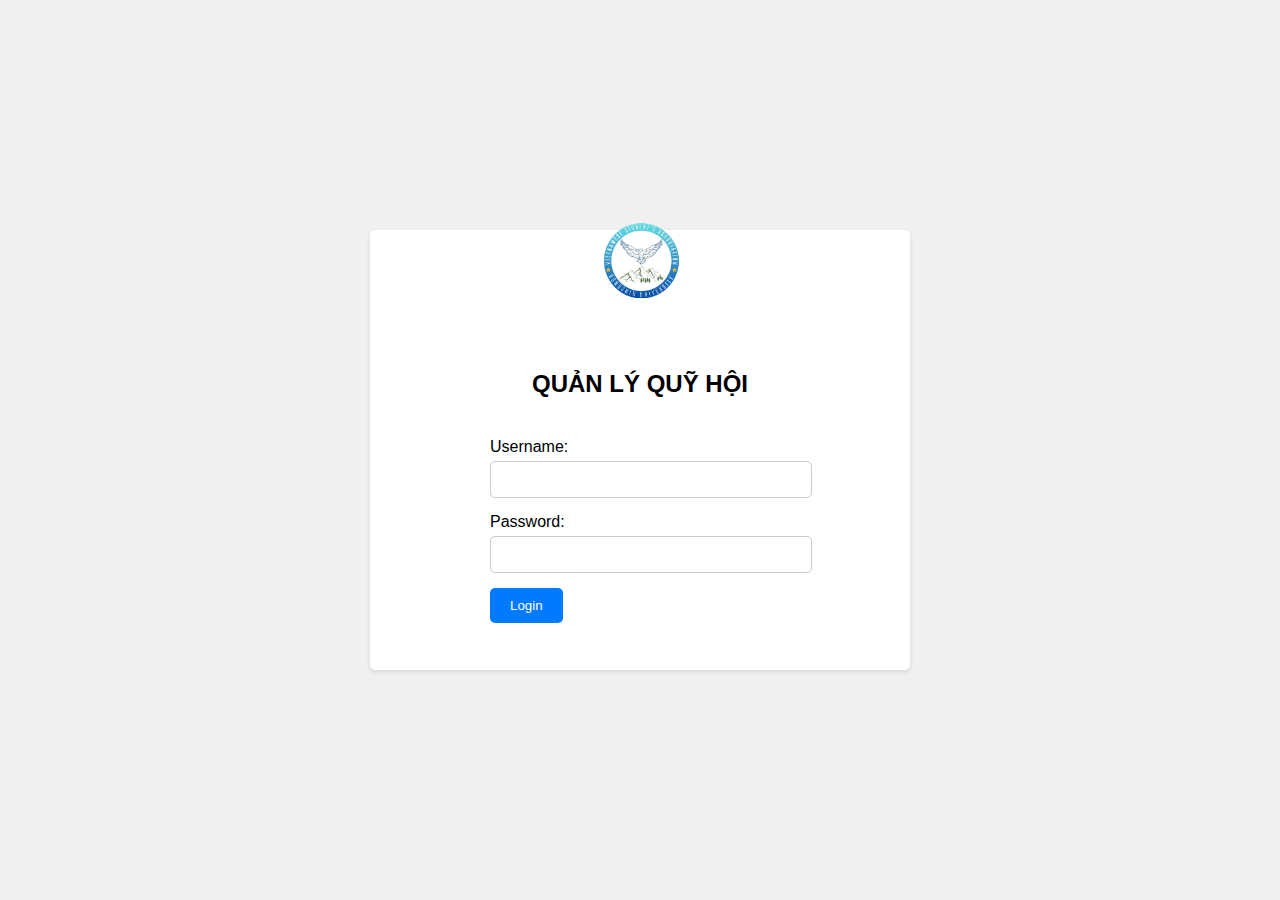
==== index.html @ f9d1c639 "đổi tên lần đầu" ====
<!DOCTYPE html>
<html lang="en">
<head>
  <meta charset="UTF-8">
  <meta name="viewport" content="width=device-width, initial-scale=1.0">
  <title>Login</title>
  <link rel="stylesheet" href="styles.css">
</head>
<body>
  <div class="login-container">
    <div class="logo-title-container">
      <img src="IMG_1196-removebg-preview.png" alt="Logo" class="logo">
      <h2>QUẢN LÝ QUỸ HỘI</h2>
    </div>
    <form action="login.php" method="post">
      <div class="form-group">
        <label for="username">Username:</label>
        <input type="text" id="username" name="username" required>
      </div>
      <div class="form-group">
        <label for="password">Password:</label>
        <input type="password" id="password" name="password" required>
      </div>
      <button type="submit">Login</button>
    </form>
  </div>
</body>
</html>
---- styles.css ----
body {
    font-family: Arial, sans-serif;
    background-color: #f0f0f0;
    margin: 0;
    padding: 0;
    display: flex;
    justify-content: center;
    align-items: center;
    height: 100vh;
  }
  
  .login-container {
    background-color: #fff;
    padding: 120px;
    border-radius: 5px;
    box-shadow: 0 2px 5px rgba(0, 0, 0, 0.1);
    width: 300px; /* Đặt chiều rộng thành 300px */
    height: 200px; /* Đặt chiều dài thành 400px */
  }
  .logo-title-container {
    display: flex;
    align-items: center;
    justify-content: center;
    margin-bottom: 20px;
   
}
.logo {
  width: 80px; /* Độ rộng của logo */
  position: absolute;
  top: 220px; /* Điều chỉnh vị trí theo y */
  left: 50%; /* Đưa logo vào giữa */
  transform: translateX(-50%);
}
  .form-group {
    margin-bottom: 15px;
  }
  
  label {
    display: block;
    margin-bottom:5px;
  }
  
  input[type="text"],
  input[type="password"] {
    width: 100%;
    padding: 10px;
    border-radius: 5px;
    border: 1px solid #ccc;
  }
  
  button {
    background-color: #007bff;
    color: #fff;
    padding: 10px 20px;
    border: none;
    border-radius: 5px;
    cursor: pointer;
  }
  
  button:hover {
    background-color: #0056b3;
  }
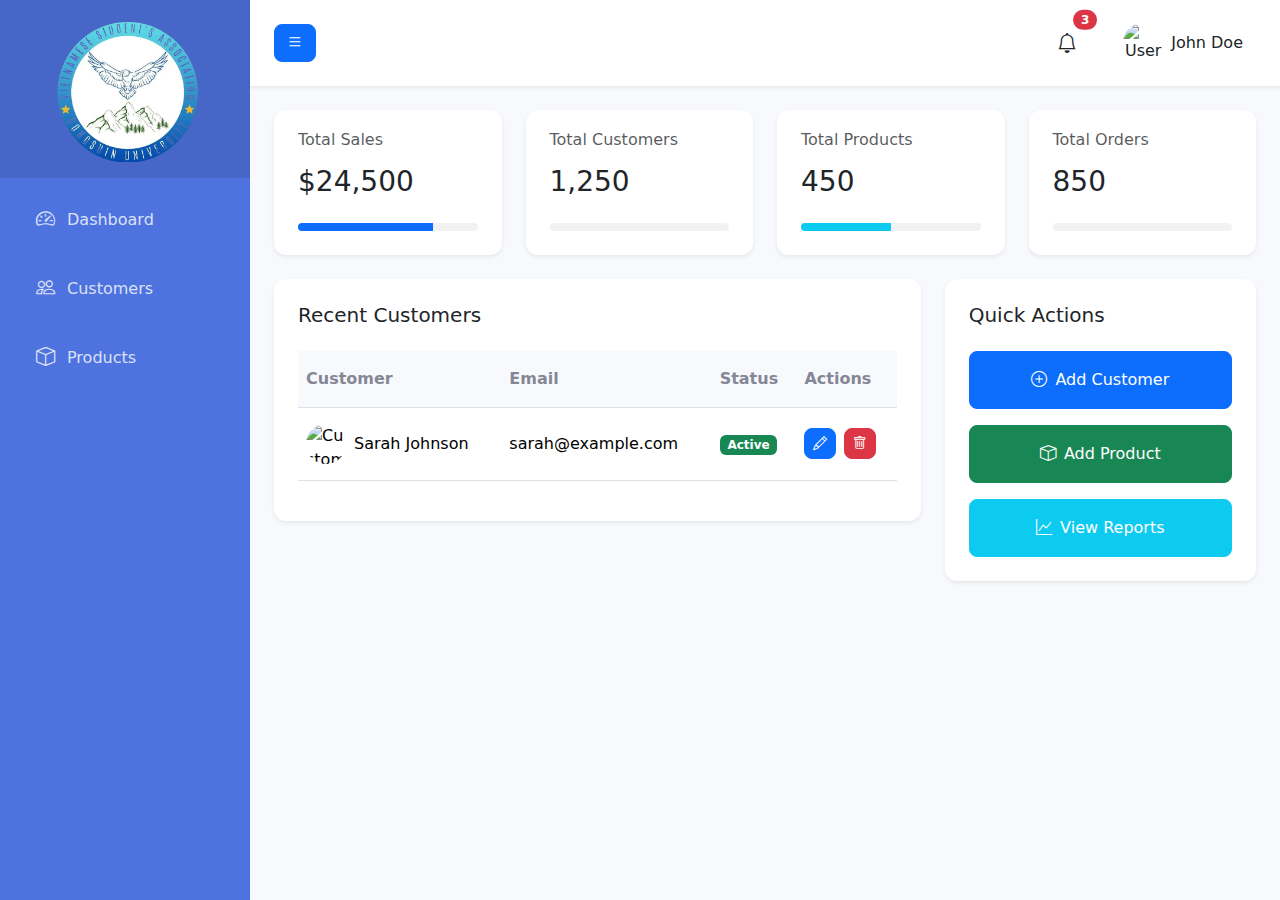
==== commit 2f63010c: "thêm trang quản lí" ====
--- a/index.html
+++ b/index.html
@@ -1,28 +1,151 @@
 <!DOCTYPE html>
 <html lang="en">
 <head>
-  <meta charset="UTF-8">
-  <meta name="viewport" content="width=device-width, initial-scale=1.0">
-  <title>Login</title>
-  <link rel="stylesheet" href="styles.css">
+<meta charset="UTF-8">
+<meta name="viewport" content="width=device-width, initial-scale=1.0">
+<title>CRM Dashboard</title>
+<link href="https://cdn.jsdelivr.net/npm/bootstrap@5.3.0/dist/css/bootstrap.min.css" rel="stylesheet">
+<link href="https://cdn.jsdelivr.net/npm/bootstrap-icons@1.7.2/font/bootstrap-icons.css" rel="stylesheet">
+<link href="index.css" rel="stylesheet">
 </head>
-<body>
-  <div class="login-container">
-    <div class="logo-title-container">
-      <img src="IMG_1196-removebg-preview.png" alt="Logo" class="logo">
-      <h2>QUẢN LÝ QUỸ HỘI</h2>
-    </div>
-    <form action="login.php" method="post">
-      <div class="form-group">
-        <label for="username">Username:</label>
-        <input type="text" id="username" name="username" required>
-      </div>
-      <div class="form-group">
-        <label for="password">Password:</label>
-        <input type="password" id="password" name="password" required>
-      </div>
-      <button type="submit">Login</button>
-    </form>
-  </div>
+<body class="bg-light">
+<div class="wrapper d-flex align-items-stretch">
+<nav id="sidebar" class="sidebar">
+<div class="sidebar-header p-3 text-center">
+<img src="/IMG_1196-removebg-preview.png" alt="Logo" class="img-fluid mx-auto" width="150">
+</div>
+<ul class="list-unstyled components p-3">
+<li class="active mb-3"><a href="#" class="nav-link d-flex align-items-center"><i class="bi bi-speedometer2"></i> Dashboard</a></li>
+<li class="mb-3"><a href="#" class="nav-link d-flex align-items-center"><i class="bi bi-people"></i> Customers</a></li>
+<li class="mb-3"><a href="#" class="nav-link d-flex align-items-center"><i class="bi bi-box"></i> Products</a></li>
+</ul>
+</nav>
+<div id="content" class="w-100">
+<nav class="navbar navbar-expand-lg navbar-light bg-white shadow-sm py-3">
+<div class="container-fluid px-4">
+<button type="button" id="sidebarCollapse" class="btn btn-primary d-flex align-items-center justify-content-center"><i class="bi bi-list"></i></button>
+<div class="ms-auto d-flex align-items-center">
+<div class="dropdown me-4">
+<button class="btn position-relative p-2" type="button" data-bs-toggle="dropdown">
+<i class="bi bi-bell fs-5"></i>
+<span class="position-absolute top-0 start-100 translate-middle badge rounded-pill bg-danger">3</span>
+</button>
+<ul class="dropdown-menu dropdown-menu-end shadow">
+<li><a class="dropdown-item py-2" href="#">New Order #123</a></li>
+<li><a class="dropdown-item py-2" href="#">Customer Message</a></li>
+</ul>
+</div>
+<div class="dropdown">
+<button class="btn d-flex align-items-center gap-2" type="button" data-bs-toggle="dropdown">
+<img src="images.unsplash.com/photo-1535713875002-d1d0cf377fde" class="rounded-circle" width="40" height="40" alt="User">
+<span class="fw-medium">John Doe</span>
+</button>
+<ul class="dropdown-menu dropdown-menu-end shadow">
+<li><a class="dropdown-item py-2" href="#">Profile</a></li>
+<li><a class="dropdown-item py-2" href="#">Settings</a></li>
+<li><hr class="dropdown-divider"></li>
+<li><a class="dropdown-item py-2" href="#">Logout</a></li>
+</ul>
+</div>
+</div>
+</div>
+</nav>
+<div class="container-fluid p-4">
+<div class="row g-4 mb-4">
+<div class="col-md-3">
+<div class="card shadow-sm h-100">
+<div class="card-body p-4">
+<h6 class="card-subtitle mb-3 text-muted">Total Sales</h6>
+<h3 class="card-title mb-4">$24,500</h3>
+<div class="progress">
+<div class="progress-bar w-75" role="progressbar"></div>
+</div>
+</div>
+</div>
+</div>
+<div class="col-md-3">
+<div class="card shadow-sm h-100">
+<div class="card-body p-4">
+<h6 class="card-subtitle mb-3 text-muted">Total Customers</h6>
+<h3 class="card-title mb-4">1,250</h3>
+<div class="progress">
+<div class="progress-bar bg-success w-65" role="progressbar"></div>
+</div>
+</div>
+</div>
+</div>
+<div class="col-md-3">
+<div class="card shadow-sm h-100">
+<div class="card-body p-4">
+<h6 class="card-subtitle mb-3 text-muted">Total Products</h6>
+<h3 class="card-title mb-4">450</h3>
+<div class="progress">
+<div class="progress-bar bg-info w-50" role="progressbar"></div>
+</div>
+</div>
+</div>
+</div>
+<div class="col-md-3">
+<div class="card shadow-sm h-100">
+<div class="card-body p-4">
+<h6 class="card-subtitle mb-3 text-muted">Total Orders</h6>
+<h3 class="card-title mb-4">850</h3>
+<div class="progress">
+<div class="progress-bar bg-warning w-80" role="progressbar"></div>
+</div>
+</div>
+</div>
+</div>
+</div>
+<div class="row g-4">
+<div class="col-md-8">
+<div class="card shadow-sm">
+<div class="card-body p-4">
+<h5 class="card-title mb-4">Recent Customers</h5>
+<div class="table-responsive">
+<table class="table align-middle">
+<thead>
+<tr>
+<th class="py-3">Customer</th>
+<th class="py-3">Email</th>
+<th class="py-3">Status</th>
+<th class="py-3">Actions</th>
+</tr>
+</thead>
+<tbody>
+<tr>
+<td class="py-3"><div class="d-flex align-items-center gap-2"><img src="images.unsplash.com/photo-1494790108377-be9c29b29330" class="rounded-circle" width="40" height="40" alt="Customer">Sarah Johnson</div></td>
+<td class="py-3">sarah@example.com</td>
+<td class="py-3"><span class="badge bg-success">Active</span></td>
+<td class="py-3">
+<div class="d-flex gap-2">
+<button class="btn btn-sm btn-primary"><i class="bi bi-pencil"></i></button>
+<button class="btn btn-sm btn-danger"><i class="bi bi-trash"></i></button>
+</div>
+</td>
+</tr>
+</tbody>
+</table>
+</div>
+</div>
+</div>
+</div>
+<div class="col-md-4">
+<div class="card shadow-sm">
+<div class="card-body p-4">
+<h5 class="card-title mb-4">Quick Actions</h5>
+<div class="d-grid gap-3">
+<button class="btn btn-primary p-3 d-flex align-items-center justify-content-center gap-2"><i class="bi bi-plus-circle"></i> Add Customer</button>
+<button class="btn btn-success p-3 d-flex align-items-center justify-content-center gap-2"><i class="bi bi-box"></i> Add Product</button>
+<button class="btn btn-info text-white p-3 d-flex align-items-center justify-content-center gap-2"><i class="bi bi-graph-up"></i> View Reports</button>
+</div>
+</div>
+</div>
+</div>
+</div>
+</div>
+</div>
+</div>
+<script src="https://cdn.jsdelivr.net/npm/bootstrap@5.3.0/dist/js/bootstrap.bundle.min.js"></script>
 </body>
-</html>
+</html>--- a/index.css
+++ b/index.css
@@ -0,0 +1,119 @@
+:root {
+    --primary-color: #4e73df;
+    --secondary-color: #858796;
+    --success-color: #1cc88a;
+    --info-color: #36b9cc;
+    --warning-color: #f6c23e;
+    --danger-color: #e74a3b;
+    --light-color: #f8f9fc;
+    --dark-color: #5a5c69;
+    }
+    
+    body {
+    overflow-x: hidden;
+    }
+    
+    .wrapper {
+    display: flex;
+    min-height: 100vh;
+    }
+    
+    .sidebar {
+    min-width: 250px;
+    max-width: 250px;
+    background: var(--primary-color);
+    color: #fff;
+    transition: all 0.3s;
+    }
+    
+    .sidebar .nav-link {
+    color: rgba(255, 255, 255, 0.8);
+    padding: 12px 20px;
+    border-radius: 8px;
+    transition: all 0.3s ease;
+    }
+    
+    .sidebar .nav-link:hover {
+    color: #fff;
+    background: rgba(255, 255, 255, 0.1);
+    }
+    
+    .sidebar .nav-link i {
+    font-size: 1.2rem;
+    margin-right: 12px;
+    }
+    
+    .sidebar-header {
+    padding: 20px;
+    background: rgba(0, 0, 0, 0.1);
+    }
+    
+    #content {
+    flex: 1;
+    padding: 0;
+    background: var(--light-color);
+    }
+    
+    .card {
+    border: none;
+    border-radius: 12px;
+    transition: transform 0.2s ease;
+    }
+    
+    .card:hover {
+    transform: translateY(-2px);
+    }
+    
+    .progress {
+    height: 8px;
+    border-radius: 4px;
+    background-color: rgba(0, 0, 0, 0.05);
+    }
+    
+    .table th {
+    font-weight: 600;
+    color: var(--secondary-color);
+    background-color: var(--light-color);
+    border-bottom-width: 1px;
+    }
+    
+    .table td {
+    vertical-align: middle;
+    }
+    
+    .dropdown-menu {
+    box-shadow: 0 0.15rem 1.75rem 0 rgba(58, 59, 69, 0.15);
+    border: none;
+    border-radius: 8px;
+    padding: 0.5rem 0;
+    }
+    
+    .dropdown-item {
+    padding: 0.5rem 1.5rem;
+    transition: all 0.2s ease;
+    }
+    
+    .dropdown-item:active {
+    background-color: var(--primary-color);
+    }
+    
+    .btn {
+    border-radius: 8px;
+    }
+    
+    @media (max-width: 768px) {
+    .sidebar {
+    margin-left: -250px;
+    position: fixed;
+    z-index: 1000;
+    height: 100%;
+    }
+    
+    .sidebar.active {
+    margin-left: 0;
+    }
+    
+    #content {
+    width: 100%;
+    }
+    }